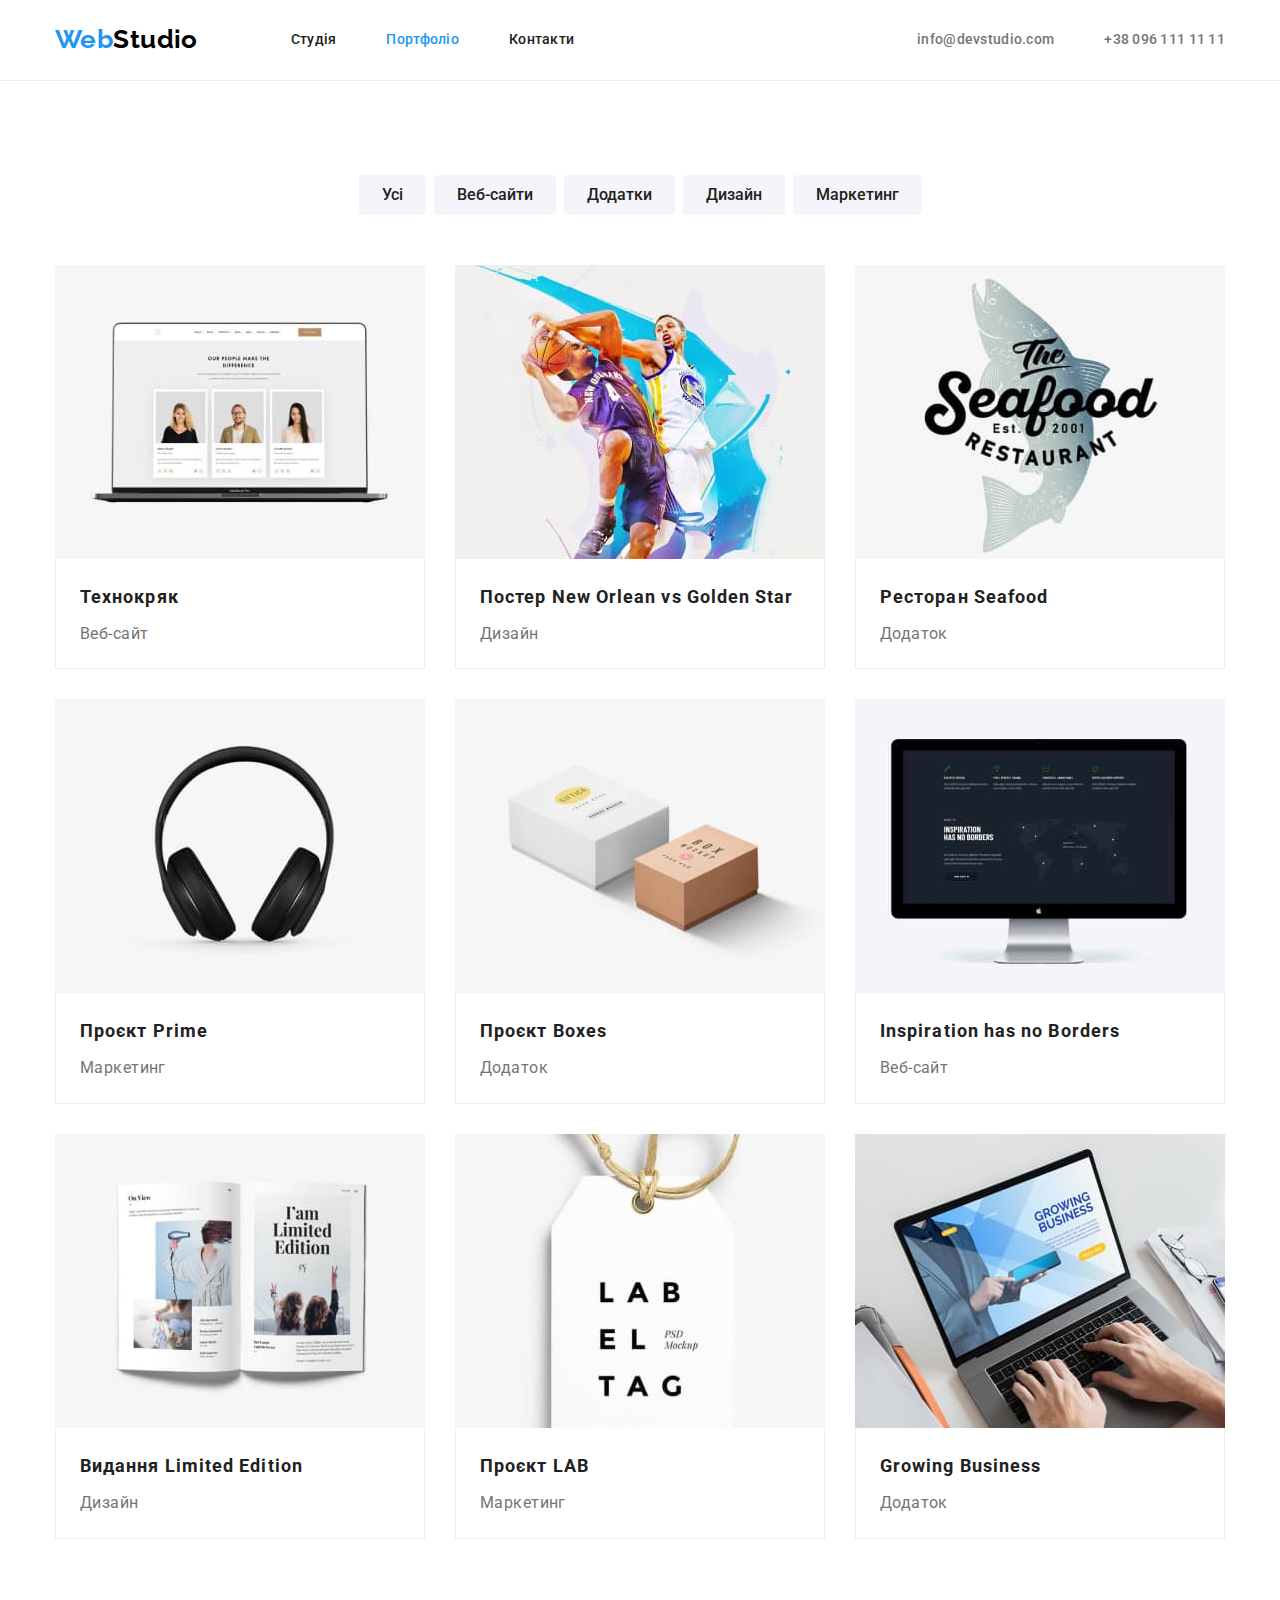
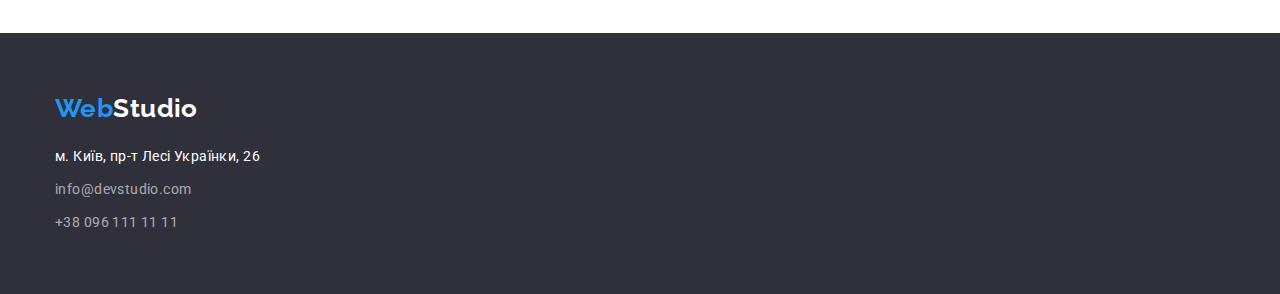
==== portfolio.html @ a89ed8db "Начата работа над ДЗ 4" ====
<!DOCTYPE html>
<html lang="uk">

<head>
  <meta charset="UTF-8" />
  <meta http-equiv="X-UA-Compatible" content="IE=edge" />
  <meta name="viewport" content="width=device-width, initial-scale=1.0" />
  <title>Портфоліо</title>
  <link rel="preconnect" href="https://fonts.googleapis.com" />
  <link rel="preconnect" href="https://fonts.gstatic.com" crossorigin />
  <link href="https://fonts.googleapis.com/css2?family=Raleway:wght@700&family=Roboto:wght@400;500;700;900&display=swap"
    rel="stylesheet" />
  <link rel="stylesheet"
    href="https://cdnjs.cloudflare.com/ajax/libs/modern-normalize/1.1.0/modern-normalize.min.css" />
  <link rel="stylesheet" href="./css/styles.css" />
</head>

<body>
  <header class="page-header">
    <!-- шапка меню-->
    <div class="container flex">
      <nav class="flex">
        <a class="logo" href="./index.html" lang="en">Web<span class="logo-header">Studio</span></a>
        <ul class="site-nav list flex">
          <li class="item">
            <a class="link accent" href="./index.html">Студія</a>
          </li>
          <li class="item">
            <a class="link accent active" href="./portfolio.html">Портфоліо</a>
          </li>
          <li class="item"><a class="link accent" href="#">Контакти</a></li>
        </ul>
      </nav>
      <!-- Контакты -->
      <ul class="contacts list flex">
        <li class="item">
          <a class="nav-contacts accent" href="mailto:info@devstudio.com">info@devstudio.com</a>
        </li>
        <li class="item">
          <a class="nav-contacts accent" href="tel:+380961111111">+38 096 111 11 11</a>
        </li>
      </ul>
    </div>
  </header>
  <main>
    <section class="section">
      <div class="container">
        <h1 class="hero-title visually-hidden">Наші Проєкти</h1>
        <!--Меню filters -->

        <ul class="buttons list flex btn-flex">
          <li class="item">
            <button class="portfolio-button" type="button">
              Усі
            </button>
          </li>
          <li class="item">
            <button class="portfolio-button" type="button">
              Веб-сайти
            </button>
          </li>
          <li class="item">
            <button class="portfolio-button" type="button">Додатки</button>
          </li>
          <li class="item">
            <button class="portfolio-button" type="button">Дизайн</button>
          </li>
          <li class="item">
            <button class="portfolio-button" type="button">
              Маркетинг
            </button>
          </li>
        </ul>


        <!-- Список проектов -->
        <!-- <div class="flex-container"> -->
        <ul class="projects list flex-container">
          <li class="project">
            <img class="img-block" src="./images/portfolio/technocrack-website.jpg" alt="Приклад веб-сайту Технокряк"
              width="370" height="294" />
            <div class="project-caption">
              <h2 class="projects-title">Технокряк</h2>
              <p class="projects-text">Веб-сайт</p>
            </div>
          </li>
          <li class="project">
            <img class="img-block" src="./images/portfolio/poster.jpg" alt="Постер New Orlean vs Golden Star"
              width="370" height="294" />
            <div class="project-caption">
              <h2 class="projects-title">
                Постер <span lang="en">New Orlean vs Golden Star</span>
              </h2>
              <p class="projects-text">Дизайн</p>
            </div>
          </li>
          <li class="project">
            <img class="img-block" src="./images/portfolio/restaurant.jpg" alt="Додаток Ресторан Seafood" width="370"
              height="294" />
            <div class="project-caption">
              <h2 class="projects-title">
                Ресторан <span lang="en">Seafood</span>
              </h2>
              <p class="projects-text">Додаток</p>
            </div>
          </li>
          <li class="project">
            <img class="img-block" src="./images/portfolio/prime-project.jpg" alt="Проєкт Prime" width="370"
              height="294" />
            <div class="project-caption">
              <h2 class="projects-title">
                Проєкт <span lang="en">Prime</span>
              </h2>
              <p class="projects-text">Маркетинг</p>
            </div>
          </li>
          <li class="project">
            <img class="img-block" src="./images/portfolio/project-boxes.jpg" alt="Проєкт Boxes" width="370"
              height="294" />
            <div class="project-caption">
              <h2 class="projects-title">
                Проєкт <span lang="en">Boxes</span>
              </h2>
              <p class="projects-text">Додаток</p>
            </div>
          </li>
          <li class="project">
            <img class="img-block" src="./images/portfolio/inspiration-has-no-borders.jpg"
              alt="Веб-сайт Inspiration has no Borders" width="370" height="294" />
            <div class="project-caption">
              <h2 class="projects-title">
                <span lang="en">Inspiration has no Borders</span>
              </h2>
              <p class="projects-text">Веб-сайт</p>
            </div>
          </li>
          <li class="project">
            <img class="img-block" src="./images/portfolio/limited-edition.jpg" alt="Видання Limited Edition"
              width="370" height="294" />
            <div class="project-caption">
              <h2 class="projects-title">
                Видання <span lang="en">Limited Edition</span>
              </h2>
              <p class="projects-text">Дизайн</p>
            </div>
          </li>
          <li class="project">
            <img class="img-block" src="./images/portfolio/lab.jpg" alt="Проєкт LAB" width="370" height="294" />
            <div class="project-caption">
              <h2 class="projects-title">Проєкт <span lang="en">LAB</span></h2>
              <p class="projects-text">Маркетинг</p>
            </div>
          </li>
          <li class="project">
            <img class="img-block" src="./images/portfolio/growing-business.jpg" alt="Додаток Growing Business"
              width="370" height="294" />
            <div class="project-caption">
              <h2 class="projects-title">
                <span lang="en">Growing Business</span>
              </h2>
              <p class="projects-text">Додаток</p>
            </div>
          </li>
        </ul>
        <!-- </div> -->
      </div>
    </section>
  </main>
  <!-- Подвал -->
  <footer class="footer">
    <div class="container">
      <a class="logo" href="./index.html" lang="en">Web<span class="logo-footer">Studio</span></a>
      <address class="address">
        <ul class="list">
          <li>
            <a class="address-link" href="https://goo.gl/maps/CPtrU1FHBa2aNyZL9" target="_blank"
              rel="noopener noreferrer nofollow">м. Київ, пр-т Лесі Українки, 26</a>
          </li>
          <li class="address-indent">
            <a class="footer-contacts accent" href="mailto:info@devstudio.com">info@devstudio.com</a>
          </li>
          <li class="address-indent">
            <a class="footer-contacts accent" href="tel:+380961111111">+38 096 111 11 11</a>
          </li>
        </ul>
      </address>
    </div>
  </footer>
</body>

</html>
---- css/styles.css ----
:root {
    --priority-text-color: #757575;
    --title-text-color: #212121;
    --accent-color: #2196F3;
    --borders-color: #ECECEC;
    --hero-footer-background: #2F303A;
    --page-background: #FFFFFF;
    --logo-header: #000000;
    --logo-footer: #FFFFFF;
    --hero: #FFFFFF;
    --team-background: #F5F4FA;
    --address-color: rgba(255, 255, 255, 0.6);
    --team-box-shadow: 0px 1px 3px rgba(0, 0, 0, 0.12),
        0px 1px 1px rgba(0, 0, 0, 0.14),
        0px 2px 1px rgba(0, 0, 0, 0.2);
    --portfolio-box-shadow: 0px 3px 1px rgba(0, 0, 0, 0.1),
        0px 1px 2px rgba(0, 0, 0, 0.08),
        0px 2px 2px rgba(0, 0, 0, 0.12);
    --project-border: #EEEEEE;
    --hero-box-shadow: 0px 4px 4px rgba(0, 0, 0, 0.15);
    --hero-button-active: #188CE8;

}

/* Подключается через modern-normalize.min.css */
/* html {
    box-sizing: border-box;
}

  *,
  *::before,
  *::after {
    box-sizing: inherit;
} */

body {
    font-family: "Roboto", sans-serif;
    font-size: 14px;
    letter-spacing: 0.03em;
    background-color: var(--page-background);
    color: var(--priority-text-color);
}

/* Утилиты */
/* Сброс верхних отступов в заголовках, тексте и списках */
h1,
h2,
h3,
p,
ul {
    margin: 0;
    padding: 0;
}

.page-header {
    border-bottom: 1px solid var(--borders-color);

}

.container {
    width: 1200px;
    margin: 0 auto;
    padding: 0 15px;
}

/* Для расположения меню по центру */
.flex-container,
.flex {
    display: flex;
    align-items: center;
}

/* Для ссылок падинги */
.link,
.nav-contacts {
    display: block;
    padding-top: 32px;
    padding-bottom: 32px;
}

/* Отступ от логотипа */
.site-nav {
    margin-left: 93px;
}


/* Ссылка-Логотип  */
.logo {
    font-family: 'Raleway';
    font-weight: 700;
    font-size: 26px;
    line-height: 1.22;
    color: var(--accent-color);
    display: inline-block;

}

/* Текст Studio */
.logo-header {
    color: var(--logo-header);
}

.logo-footer {
    color: var(--logo-footer);
}

/* Сброс точек списка */
.list,
.buttons.list,
.projects.list {
    list-style: none;
}

/* Меню навигации */
.link,
.nav-contacts {
    font-weight: 500;
    line-height: 1.14;
    letter-spacing: 0.02em;
    color: var(--title-text-color);
}

/* Отступы в новигации */
/* .site-nav .item:not(:last-child) {
margin-right: 50px;
} */
.site-nav >.item+.item,
.flex >.item+.item {
    margin-left: 50px;
}

/* Ссылки в навигации */
.logo,
.accent {
    text-decoration: none;
}

/* Цвет наведения на ссылку*/
.active,
.accent:hover,
.accent:focus {
    color: var(--accent-color);
}

.nav-contacts {
    color: var(--priority-text-color);
}

/* Выравнивание у левому краю */
.contacts {
    margin-left: auto;
}

/* Секция Герой */
.hero {
    max-width: 1600px;
    height: 600px;
    margin-left: auto;
    margin-right: auto;
    text-align: center;
    padding-top: 200px;
    padding-bottom: 200px;
    background-color: var(--hero-img-overlay);
    background-image: url(../images/icons/hero.jpg);
    background-size: cover;
    background-repeat: no-repeat;
}

.hero-title {
    width: 696px;
    margin-left: auto;
    margin-right: auto;
    margin-bottom: 30px;
    font-weight: 900;
    font-size: 44px;
    line-height: 1.36;
    letter-spacing: 0.06em;
    text-transform: uppercase;
    color: var(--hero);

}

/* Кнопка */
.hero-button {
    min-width: 216px;
    display: inline-block;
    padding: 10px 32px;
    font-weight: 700;
    font-size: 16px;
    line-height: 1.88;
    letter-spacing: 0.06em;
    color: var(--logo-footer);
    border-radius: 4px;
    background-color: var(--accent-color);
    border: 0;
    box-shadow: var(--hero-box-shadow);
    cursor: pointer;
}

.hero-button:active {
    background: var(--hero-button-active);
}

/* Секции */
.section {
    padding-top: 94px;
    padding-bottom: 94px;
}

/* Заголовки секций h2 */
.section-title {
    font-size: 36px;
    line-height: 1.16;
    text-align: center;
    color: var(--title-text-color);
    margin-bottom: 50px;
}

/* Скрытие заголовка */
.visually-hidden {
    position: absolute;
    white-space: nowrap;
    width: 1px;
    height: 1px;
    overflow: hidden;
    border: 0;
    padding: 0;
    clip: rect(0 0 0 0);
    clip-path: inset(50%);
    margin: -1px;
}

/* Особливості  сброс нижнего паддинга*/
.no-padding {
    padding-bottom: 0;
}

.no-center {
    align-items: normal;
}

/* Иконки секции Особливості */

.peculiarities-item::before {
    content: "";
    display: block;
    height: 120px;
    background-size: 70px;
    background-repeat: no-repeat;
    background-position: center;
    border-radius: 4px;
    margin-bottom: 30px;
    background-color: var(--team-background);
} 

.icon-antena::before {
    background-image: url(../images/icons/antenna.svg) ;
}
.icon-clock::before {
    background-image: url(../images/icons/clock.svg) ;
}
.icon-diagram::before {
    background-image: url(../images/icons/diagram.svg) ;
}
.icon-astronaut::before {
    background-image: url(../images/icons/astronaut.svg) ;
}

/* Заголовки h3 Секции "Особенности"*/
.peculiarities-subtitle {
    margin-bottom: 10px;
    font-size: 14px;
    line-height: 1.14;
    text-transform: uppercase;
    color: var(--title-text-color);
}

/* текст Секции "Особенности" */
.peculiarities-text {
    width: 270px;
    line-height: 1.7;
}


/* Секция Чим ми займаемося */
/* Снятие пробела у фото */
.img-block {
    display: block;
}
.alignment,
.team-list {
    justify-content: space-between;
}
/* Секция Наша команда */
.team {
    background-color: var(--team-background);
}

.team-card {
    width: 270px;
    /* height: 368px; */
    background: var(--page-background);
    box-shadow: var(--team-box-shadow);
    border-radius: 0px 0px 4px 4px;
}

.caption {
    margin-top: 30px;
    margin-bottom: 16px;
}
.team-subtitle {
    margin-bottom: 10px;
    font-weight: 500;
    font-size: 16px;
    line-height: 1.19;
    text-align: center;
    color: var(--title-text-color);
}

.team-text {
    font-size: 16px;
    line-height: 1.19;
    text-align: center;
}

/* Объединение для выравнивания */
.content {
    margin-top: 30px;
    margin-bottom: 30px;

}
/* Футер */
.footer {
    padding-top: 60px;
    padding-bottom: 60px;
    background: var(--hero-footer-background);
}
.address {
    margin-top: 20px;
}

.address-indent {
    margin-top: 9px;
}
.address-link,
.footer-contacts {
    font-style: normal;
    line-height: 1.7;
    color: var(--logo-footer);
    text-decoration: none;
}

.footer-contacts {
    color: var(--address-color);
}

/* Страница Портфолио */
/* Кнопки */
.btn-flex{
    display: flex;
    justify-content: center;
    margin-bottom: 50px;
}
.portfolio-button {
    display: inline-block;
    border: 1px solid transparent;
    border-radius: 4px;
    padding: 6px 22px;
    
    color: var(--title-text-color);
    background: var(--team-background);

    /* font-family: inherit; */
    font-weight: 500;
    font-size: 16px;
    line-height: 1.6;
    text-align: center;
    cursor: pointer;
    }

.buttons .item:not(:first-child) {
    margin-left: 8px;

}
/* Активная кнопка */
.portfolio-button.active,
.portfolio-button:hover,
portfolio-button:focus {
    padding: 6px 25px;
    color: var(--logo-footer);
    background: var(--accent-color);
    box-shadow: var(--portfolio-box-shadow);
}

/* flex-container */
.flex-container {
    flex-wrap: wrap;
    /* margin: -15px; */
   
}

.project-caption {
    padding: 20px 24px;
    border-right: 1px solid var(--project-border);
    border-left: 1px solid var(--project-border);
    border-bottom: 1px solid var(--project-border);

   
    
}
/* Заголовки h2 Проектов */
.projects-title {
    font-size: 18px;
    line-height: 2;
    letter-spacing: 0.06em;
    color: var(--title-text-color);
    margin-bottom: 4px;
}

.projects-text {
    font-size: 16px;
    line-height: 1.87;
}

.project {
    /* /* width: 370px; */
    width: calc((100% - 60px)/3);
    /* margin: 15px; */
     margin-right: 30px; 
    margin-bottom: 30px; 
    background: var(--page-background);
    /* border: 1px solid var(--project-border); */
}

/* Каждый третий */ 
.project:nth-child(3n) {
    margin-right: 0;
}

/* Последние 3 элемента */
.project:nth-last-child(-n+3) {
    margin-bottom: 0;
}
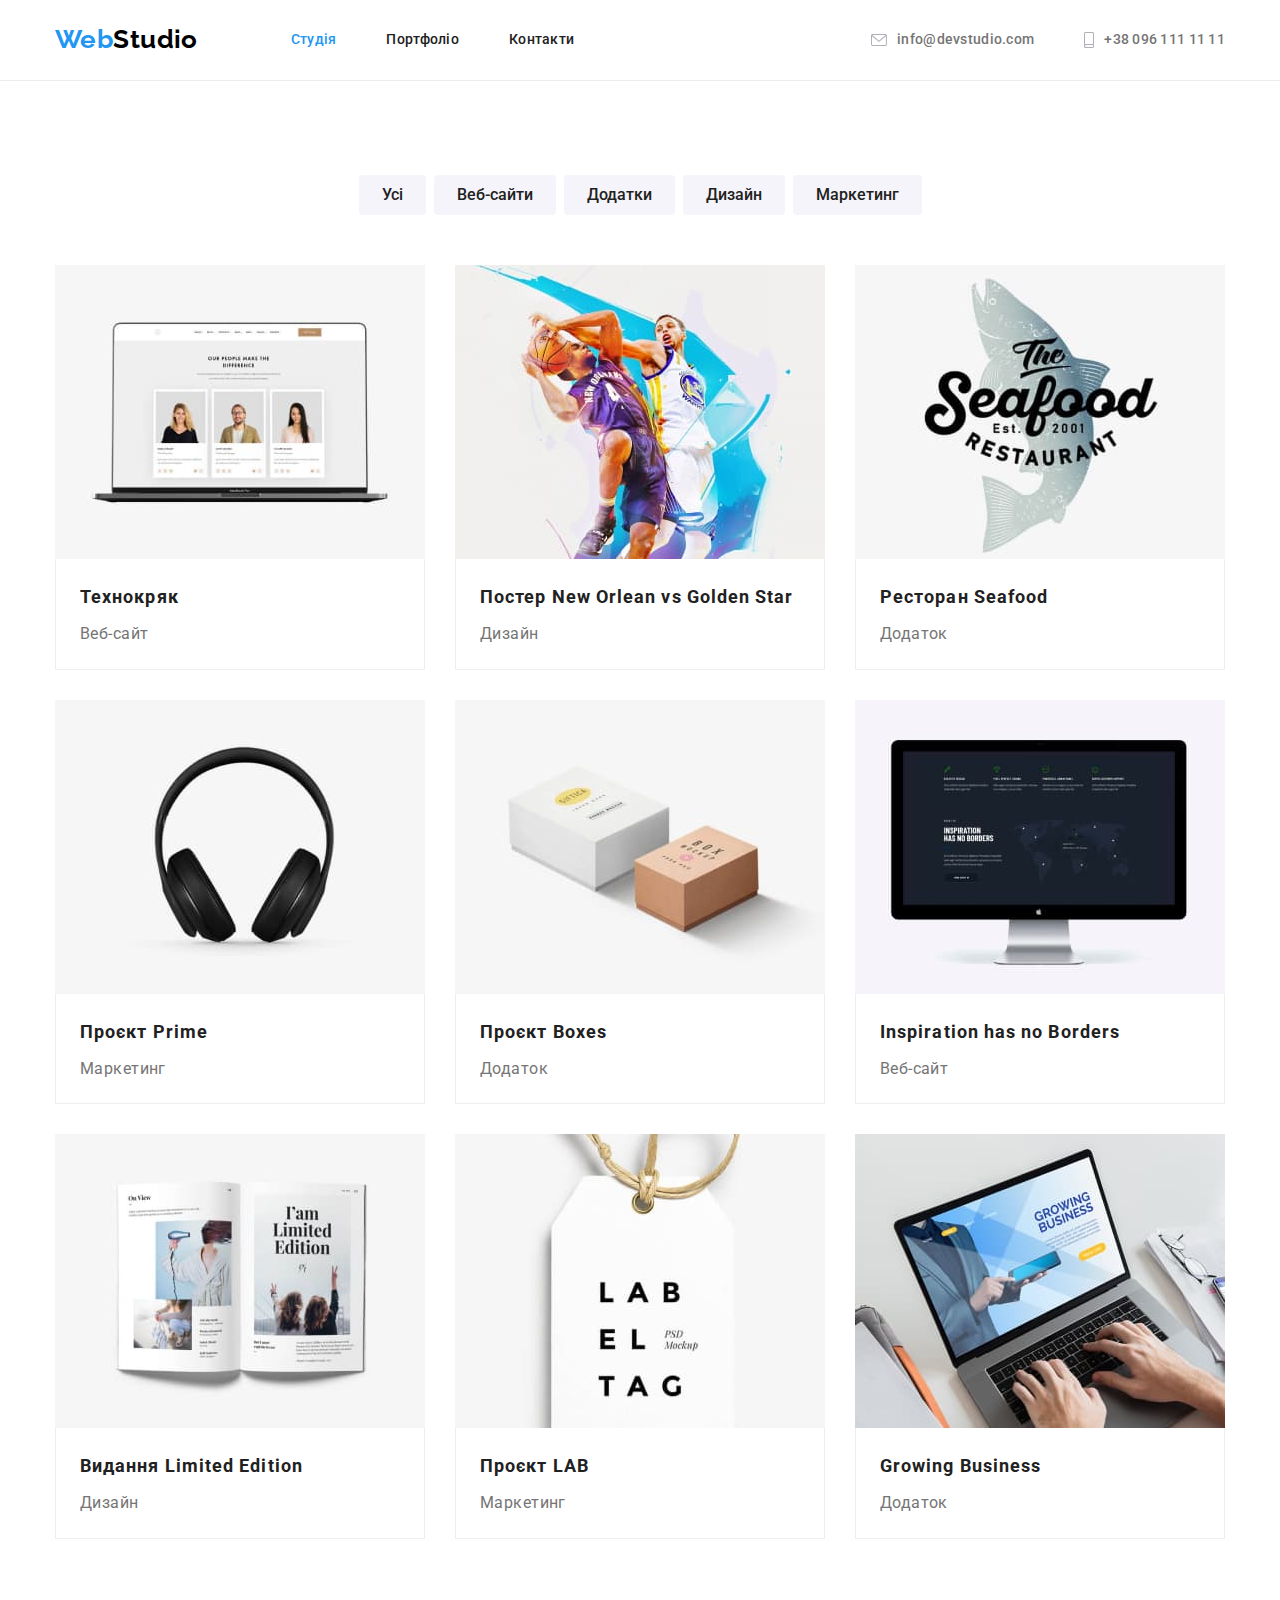
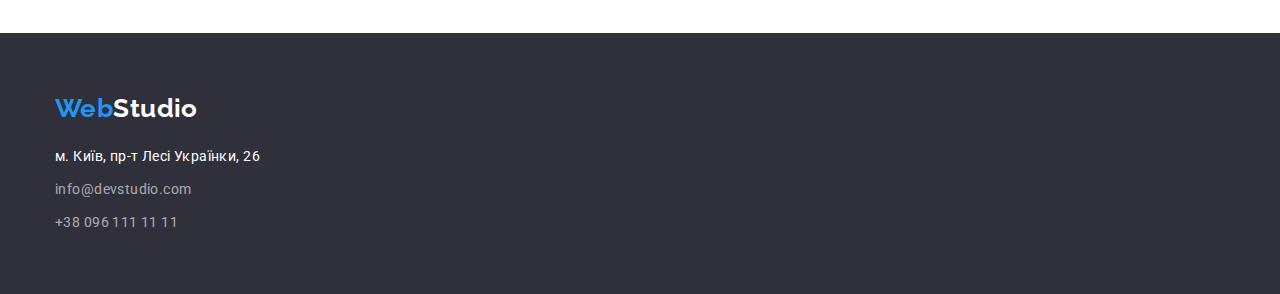
==== commit 54c4184e: "Работа над дз 4" ====
--- a/portfolio.html
+++ b/portfolio.html
@@ -20,13 +20,15 @@
     <!-- шапка меню-->
     <div class="container flex">
       <nav class="flex">
-        <a class="logo" href="./index.html" lang="en">Web<span class="logo-header">Studio</span></a>
+        <a class="logo" href="./index.html" lang="en"
+          >Web<span class="logo-header">Studio</span></a
+        >
         <ul class="site-nav list flex">
           <li class="item">
-            <a class="link accent" href="./index.html">Студія</a>
-          </li>
-          <li class="item">
-            <a class="link accent active" href="./portfolio.html">Портфоліо</a>
+            <a class="link accent active" href="./index.html">Студія</a>
+          </li>
+          <li class="item">
+            <a class="link accent" href="./portfolio.html">Портфоліо</a>
           </li>
           <li class="item"><a class="link accent" href="#">Контакти</a></li>
         </ul>
@@ -34,10 +36,26 @@
       <!-- Контакты -->
       <ul class="contacts list flex">
         <li class="item">
-          <a class="nav-contacts accent" href="mailto:info@devstudio.com">info@devstudio.com</a>
+          <a
+            class="nav-contacts accent contact-icon"
+            href="mailto:info@devstudio.com"
+          >
+            <svg class="nav-contacks-icon" width="16" height="12">
+              <use href="./images/icons/icons.svg#icon-envelope"></use>
+            </svg>
+            <span>info@devstudio.com</span>
+          </a>
         </li>
         <li class="item">
-          <a class="nav-contacts accent" href="tel:+380961111111">+38 096 111 11 11</a>
+          <a
+            class="nav-contacts accent contact-icon"
+            href="tel:+380961111111"
+          >
+            <svg class="nav-contacks-icon" width="10" height="16">
+              <use href="./images/icons/icons.svg#icon-smartphone"></use>
+            </svg>
+            <span>+38 096 111 11 11</span>
+          </a>
         </li>
       </ul>
     </div>
--- a/css/styles.css
+++ b/css/styles.css
@@ -1,25 +1,24 @@
 :root {
-    --priority-text-color: #757575;
-    --title-text-color: #212121;
-    --accent-color: #2196F3;
-    --borders-color: #ECECEC;
-    --hero-footer-background: #2F303A;
-    --page-background: #FFFFFF;
-    --logo-header: #000000;
-    --logo-footer: #FFFFFF;
-    --hero: #FFFFFF;
-    --team-background: #F5F4FA;
-    --address-color: rgba(255, 255, 255, 0.6);
-    --team-box-shadow: 0px 1px 3px rgba(0, 0, 0, 0.12),
-        0px 1px 1px rgba(0, 0, 0, 0.14),
-        0px 2px 1px rgba(0, 0, 0, 0.2);
-    --portfolio-box-shadow: 0px 3px 1px rgba(0, 0, 0, 0.1),
-        0px 1px 2px rgba(0, 0, 0, 0.08),
-        0px 2px 2px rgba(0, 0, 0, 0.12);
-    --project-border: #EEEEEE;
-    --hero-box-shadow: 0px 4px 4px rgba(0, 0, 0, 0.15);
-    --hero-button-active: #188CE8;
-
+  --priority-text-color: #757575;
+  --title-text-color: #212121;
+  --accent-color: #2196f3;
+  --borders-color: #ececec;
+  --hero-footer-background: #2f303a;
+  --page-background: #ffffff;
+  --logo-header: #000000;
+  --logo-footer: #ffffff;
+  --hero: #ffffff;
+  --team-background: #f5f4fa;
+  --address-color: rgba(255, 255, 255, 0.6);
+  --team-box-shadow: 0px 1px 3px rgba(0, 0, 0, 0.12),
+    0px 1px 1px rgba(0, 0, 0, 0.14), 0px 2px 1px rgba(0, 0, 0, 0.2);
+  --portfolio-box-shadow: 0px 3px 1px rgba(0, 0, 0, 0.1),
+    0px 1px 2px rgba(0, 0, 0, 0.08), 0px 2px 2px rgba(0, 0, 0, 0.12);
+  --project-border: #eeeeee;
+  --hero-box-shadow: 0px 4px 4px rgba(0, 0, 0, 0.15);
+  --hero-button-active: #188ce8;
+  --clients: #afb1b8;
+  --bg-img: #c4c4c4;
 }
 
 /* Подключается через modern-normalize.min.css */
@@ -34,11 +33,11 @@
 } */
 
 body {
-    font-family: "Roboto", sans-serif;
-    font-size: 14px;
-    letter-spacing: 0.03em;
-    background-color: var(--page-background);
-    color: var(--priority-text-color);
+  font-family: "Roboto", sans-serif;
+  font-size: 14px;
+  letter-spacing: 0.03em;
+  background-color: var(--page-background);
+  color: var(--priority-text-color);
 }
 
 /* Утилиты */
@@ -48,200 +47,230 @@
 h3,
 p,
 ul {
-    margin: 0;
-    padding: 0;
+  margin: 0;
+  padding: 0;
 }
 
 .page-header {
-    border-bottom: 1px solid var(--borders-color);
-
+  border-bottom: 1px solid var(--borders-color);
 }
 
 .container {
-    width: 1200px;
-    margin: 0 auto;
-    padding: 0 15px;
+  width: 1200px;
+  margin: 0 auto;
+  padding: 0 15px;
 }
 
 /* Для расположения меню по центру */
 .flex-container,
 .flex {
-    display: flex;
-    align-items: center;
+  display: flex;
+  align-items: center;
 }
 
 /* Для ссылок падинги */
 .link,
 .nav-contacts {
-    display: block;
-    padding-top: 32px;
-    padding-bottom: 32px;
+  display: block;
+  padding-top: 32px;
+  padding-bottom: 32px;
 }
 
 /* Отступ от логотипа */
 .site-nav {
-    margin-left: 93px;
-}
-
+  margin-left: 93px;
+}
 
 /* Ссылка-Логотип  */
 .logo {
-    font-family: 'Raleway';
-    font-weight: 700;
-    font-size: 26px;
-    line-height: 1.22;
-    color: var(--accent-color);
-    display: inline-block;
-
+  font-family: "Raleway";
+  font-weight: 700;
+  font-size: 26px;
+  line-height: 1.22;
+  color: var(--accent-color);
+  display: inline-block;
 }
 
 /* Текст Studio */
 .logo-header {
-    color: var(--logo-header);
+  color: var(--logo-header);
 }
 
 .logo-footer {
-    color: var(--logo-footer);
+  color: var(--logo-footer);
 }
 
 /* Сброс точек списка */
 .list,
 .buttons.list,
 .projects.list {
-    list-style: none;
+  list-style: none;
 }
 
 /* Меню навигации */
 .link,
 .nav-contacts {
-    font-weight: 500;
-    line-height: 1.14;
-    letter-spacing: 0.02em;
-    color: var(--title-text-color);
+  font-weight: 500;
+  line-height: 1.14;
+  letter-spacing: 0.02em;
+  color: var(--title-text-color);
 }
 
 /* Отступы в новигации */
 /* .site-nav .item:not(:last-child) {
 margin-right: 50px;
 } */
-.site-nav >.item+.item,
-.flex >.item+.item {
-    margin-left: 50px;
+.site-nav > .item + .item,
+.flex > .item + .item {
+  margin-left: 50px;
 }
 
 /* Ссылки в навигации */
 .logo,
 .accent {
-    text-decoration: none;
+  text-decoration: none;
 }
 
 /* Цвет наведения на ссылку*/
 .active,
 .accent:hover,
 .accent:focus {
-    color: var(--accent-color);
-}
-
-.nav-contacts {
-    color: var(--priority-text-color);
-}
-
+  color: var(--accent-color);
+}
+
+.nav-contacts,
+.nav-contacks-icon {
+  color: var(--priority-text-color);
+}
+
+/* {
+    fill: var(--priority-text-color)
+} */
+
+.contact-icon:hover .nav-contacks-icon,
+.contact-icon:focus .nav-contacks-icon {
+  fill: var(--accent-color);
+}
 /* Выравнивание у левому краю */
 .contacts {
-    margin-left: auto;
+  margin-left: auto;
+}
+
+.contact-icon {
+  display: flex;
+  align-items: center;
+  gap: 10px;
 }
 
 /* Секция Герой */
 .hero {
-    max-width: 1600px;
-    height: 600px;
-    margin-left: auto;
-    margin-right: auto;
-    text-align: center;
-    padding-top: 200px;
-    padding-bottom: 200px;
-    background-color: var(--hero-img-overlay);
-    background-image: url(../images/icons/hero.jpg);
-    background-size: cover;
-    background-repeat: no-repeat;
+  max-width: 1600px;
+  height: 600px;
+  margin-left: auto;
+  margin-right: auto;
+  text-align: center;
+  padding-top: 200px;
+  padding-bottom: 200px;
+
+  background-color: var(--bg-img);
+  background: linear-gradient(
+      to right,
+      rgba(47, 48, 58, 0.4),
+      rgba(47, 48, 58, 0.4)
+    ),
+    url(../images/icons/hero.jpg);
+  background-size: cover;
+  background-position: center;
+  background-repeat: no-repeat;
 }
 
 .hero-title {
-    width: 696px;
-    margin-left: auto;
-    margin-right: auto;
-    margin-bottom: 30px;
-    font-weight: 900;
-    font-size: 44px;
-    line-height: 1.36;
-    letter-spacing: 0.06em;
-    text-transform: uppercase;
-    color: var(--hero);
-
+  width: 696px;
+  margin-left: auto;
+  margin-right: auto;
+  margin-bottom: 30px;
+  font-weight: 900;
+  font-size: 44px;
+  line-height: 1.36;
+  letter-spacing: 0.06em;
+  text-transform: uppercase;
+  color: var(--hero);
 }
 
 /* Кнопка */
 .hero-button {
-    min-width: 216px;
-    display: inline-block;
-    padding: 10px 32px;
-    font-weight: 700;
-    font-size: 16px;
-    line-height: 1.88;
-    letter-spacing: 0.06em;
-    color: var(--logo-footer);
-    border-radius: 4px;
-    background-color: var(--accent-color);
-    border: 0;
-    box-shadow: var(--hero-box-shadow);
-    cursor: pointer;
+  min-width: 216px;
+  display: inline-block;
+  padding: 10px 32px;
+  font-weight: 700;
+  font-size: 16px;
+  line-height: 1.88;
+  letter-spacing: 0.06em;
+  color: var(--logo-footer);
+  border-radius: 4px;
+  background-color: var(--accent-color);
+  border: 0;
+  box-shadow: var(--hero-box-shadow);
+  cursor: pointer;
 }
 
 .hero-button:active {
-    background: var(--hero-button-active);
+  background: var(--hero-button-active);
 }
 
 /* Секции */
 .section {
-    padding-top: 94px;
-    padding-bottom: 94px;
+  padding-top: 94px;
+  padding-bottom: 94px;
 }
 
 /* Заголовки секций h2 */
 .section-title {
-    font-size: 36px;
-    line-height: 1.16;
-    text-align: center;
-    color: var(--title-text-color);
-    margin-bottom: 50px;
+  font-size: 36px;
+  line-height: 1.16;
+  text-align: center;
+  color: var(--title-text-color);
+  margin-bottom: 50px;
 }
 
 /* Скрытие заголовка */
 .visually-hidden {
-    position: absolute;
-    white-space: nowrap;
-    width: 1px;
-    height: 1px;
-    overflow: hidden;
-    border: 0;
-    padding: 0;
-    clip: rect(0 0 0 0);
-    clip-path: inset(50%);
-    margin: -1px;
+  position: absolute;
+  white-space: nowrap;
+  width: 1px;
+  height: 1px;
+  overflow: hidden;
+  border: 0;
+  padding: 0;
+  clip: rect(0 0 0 0);
+  clip-path: inset(50%);
+  margin: -1px;
 }
 
 /* Особливості  сброс нижнего паддинга*/
 .no-padding {
-    padding-bottom: 0;
+  padding-bottom: 0;
 }
 
 .no-center {
-    align-items: normal;
-}
-
-/* Иконки секции Особливості */
-
-.peculiarities-item::before {
+  align-items: normal;
+}
+
+/* Иконки секции Особливості через SVG*/
+
+.peculiarities-icon {
+  display: flex;
+  justify-content: center;
+  align-items: center;
+  height: 120px;
+  border-radius: 4px;
+  margin-bottom: 30px;
+  background-color: var(--team-background);
+}
+
+/* Иконки секции Особливості через ::before */
+/* Дать ли peculiarities-item icon-clock */
+/* .peculiarities-item::before {
     content: "";
     display: block;
     height: 120px;
@@ -264,181 +293,288 @@
 }
 .icon-astronaut::before {
     background-image: url(../images/icons/astronaut.svg) ;
-}
+} */
 
 /* Заголовки h3 Секции "Особенности"*/
 .peculiarities-subtitle {
-    margin-bottom: 10px;
-    font-size: 14px;
-    line-height: 1.14;
-    text-transform: uppercase;
-    color: var(--title-text-color);
+  margin-bottom: 10px;
+  font-size: 14px;
+  line-height: 1.14;
+  text-transform: uppercase;
+  color: var(--title-text-color);
 }
 
 /* текст Секции "Особенности" */
 .peculiarities-text {
-    width: 270px;
-    line-height: 1.7;
-}
-
+  width: 270px;
+  line-height: 1.7;
+}
 
 /* Секция Чим ми займаемося */
 /* Снятие пробела у фото */
 .img-block {
-    display: block;
+  display: block;
 }
 .alignment,
-.team-list {
-    justify-content: space-between;
+.team-list,
+.clients-list {
+  justify-content: space-between;
 }
 /* Секция Наша команда */
 .team {
-    background-color: var(--team-background);
+  background-color: var(--team-background);
 }
 
 .team-card {
-    width: 270px;
-    /* height: 368px; */
-    background: var(--page-background);
-    box-shadow: var(--team-box-shadow);
-    border-radius: 0px 0px 4px 4px;
+  width: 270px;
+  /* height: 368px; */
+  background: var(--page-background);
+  box-shadow: var(--team-box-shadow);
+  border-radius: 0px 0px 4px 4px;
 }
 
 .caption {
-    margin-top: 30px;
-    margin-bottom: 16px;
+  padding-top: 30px;
+  padding-bottom: 30px;
 }
 .team-subtitle {
-    margin-bottom: 10px;
-    font-weight: 500;
-    font-size: 16px;
-    line-height: 1.19;
-    text-align: center;
-    color: var(--title-text-color);
+  margin-bottom: 10px;
+  font-weight: 500;
+  font-size: 16px;
+  line-height: 1.19;
+  text-align: center;
+  color: var(--title-text-color);
 }
 
 .team-text {
-    font-size: 16px;
-    line-height: 1.19;
-    text-align: center;
-}
-
+  font-size: 16px;
+  line-height: 1.19;
+  text-align: center;
+  margin-bottom: 16px;
+}
+
+.team-card-social-link {
+  justify-content: center;
+}
 /* Объединение для выравнивания */
 .content {
-    margin-top: 30px;
-    margin-bottom: 30px;
-
-}
+  margin-top: 30px;
+  margin-bottom: 30px;
+}
+
+/* Соцсети  Наша команда*/
+.team-link,
+.footer-social-link {
+  width: 44px;
+  height: 44px;
+  display: flex;
+  justify-content: center;
+  align-items: center;
+  border-radius: 50%;
+}
+
+.team-link {
+  border: 1px solid var(--page-background);
+}
+
+.footer-social-link {
+  background-color: rgba(255, 255, 255, 0.1);
+}
+.footer-social-link:hover {
+  background-color: var(--accent-color);
+}
+.team-link:hover,
+.team-link:focus {
+  background-color: var(--accent-color);
+}
+
+.social-link {
+  fill: var(--clients);
+}
+.social-link:hover,
+.social-link:focus {
+  fill: var(--logo-footer);
+}
+.team-link:hover .social-link,
+.team-link:focus .social-link {
+  fill: var(--logo-footer);
+}
+
+/* Секция Постійні клієнти */
+
+/* li */
+.clients-card {
+  display: flex;
+  justify-content: center;
+  align-items: center;
+  width: 170px;
+  height: 92px;
+  border: 1px solid var(--clients);
+  border-radius: 4px;
+}
+
+.clients-card:hover,
+.clients-card:focus {
+  border: 1px solid var(--accent-color);
+}
+
+/* Секция Наша команда svg без ховера */
+.contact-icon,
+.card-accent-icon,
+.card-accent-icon {
+  fill: var(--clients);
+}
+
+.card-accent:hover,
+.card-accent-icon:hover,
+.card-accent-icon:focus {
+  fill: var(--accent-color);
+}
+.clients-card:hover .card-accent-icon,
+.clients-card:focus .card-accent-icon {
+  fill: var(--accent-color);
+}
+
 /* Футер */
 .footer {
-    padding-top: 60px;
-    padding-bottom: 60px;
-    background: var(--hero-footer-background);
+  padding-top: 60px;
+  padding-bottom: 60px;
+  background: var(--hero-footer-background);
 }
 .address {
-    margin-top: 20px;
+  margin-top: 20px;
 }
 
 .address-indent {
-    margin-top: 9px;
+  margin-top: 9px;
 }
 .address-link,
 .footer-contacts {
-    font-style: normal;
-    line-height: 1.7;
-    color: var(--logo-footer);
-    text-decoration: none;
+  font-style: normal;
+  line-height: 1.7;
+  color: var(--logo-footer);
+  text-decoration: none;
 }
 
 .footer-contacts {
-    color: var(--address-color);
-}
-
+  color: var(--address-color);
+}
+
+/* Приєднуйтесь */
+
+.footer-social-text {
+  font-weight: 700;
+  line-height: calc(16 / 14);
+  text-transform: uppercase;
+  color: var(--hero);
+
+  margin-bottom: 20px;
+}
+
+.svg-social-link {
+  fill: var(--logo-footer);
+}
+
+.team-link:hover .team-link:focus {
+  fill: var(--logo-footer);
+}
 /* Страница Портфолио */
 /* Кнопки */
-.btn-flex{
-    display: flex;
-    justify-content: center;
-    margin-bottom: 50px;
+.btn-flex {
+  display: flex;
+  justify-content: center;
+  margin-bottom: 50px;
 }
 .portfolio-button {
-    display: inline-block;
-    border: 1px solid transparent;
-    border-radius: 4px;
-    padding: 6px 22px;
-    
-    color: var(--title-text-color);
-    background: var(--team-background);
-
-    /* font-family: inherit; */
-    font-weight: 500;
-    font-size: 16px;
-    line-height: 1.6;
-    text-align: center;
-    cursor: pointer;
-    }
+  display: inline-block;
+  border: 1px solid transparent;
+  border-radius: 4px;
+  padding: 6px 22px;
+
+  color: var(--title-text-color);
+  background: var(--team-background);
+
+  /* font-family: inherit; */
+  font-weight: 500;
+  font-size: 16px;
+  line-height: 1.6;
+  text-align: center;
+  cursor: pointer;
+}
 
 .buttons .item:not(:first-child) {
-    margin-left: 8px;
-
+  margin-left: 8px;
 }
 /* Активная кнопка */
 .portfolio-button.active,
 .portfolio-button:hover,
 portfolio-button:focus {
+  /* padding: 6px 25px; */
+  color: var(--logo-footer);
+  background: var(--accent-color);
+  box-shadow: var(--portfolio-box-shadow);
+}
+
+/* .portfolio-button.active {
+
     padding: 6px 25px;
     color: var(--logo-footer);
     background: var(--accent-color);
     box-shadow: var(--portfolio-box-shadow);
-}
-
+} */
 /* flex-container */
 .flex-container {
-    flex-wrap: wrap;
-    /* margin: -15px; */
-   
+  flex-wrap: wrap;
+  /* margin: -15px; */
 }
 
 .project-caption {
-    padding: 20px 24px;
-    border-right: 1px solid var(--project-border);
-    border-left: 1px solid var(--project-border);
-    border-bottom: 1px solid var(--project-border);
-
-   
-    
+  padding: 20px 24px;
+  border-right: 1px solid var(--project-border);
+  border-left: 1px solid var(--project-border);
+  border-bottom: 1px solid var(--project-border);
 }
 /* Заголовки h2 Проектов */
 .projects-title {
-    font-size: 18px;
-    line-height: 2;
-    letter-spacing: 0.06em;
-    color: var(--title-text-color);
-    margin-bottom: 4px;
+  font-size: 18px;
+  line-height: 2;
+  letter-spacing: 0.06em;
+  color: var(--title-text-color);
+  margin-bottom: 4px;
 }
 
 .projects-text {
-    font-size: 16px;
-    line-height: 1.87;
+  font-size: 16px;
+  line-height: 1.87;
 }
 
 .project {
-    /* /* width: 370px; */
-    width: calc((100% - 60px)/3);
-    /* margin: 15px; */
-     margin-right: 30px; 
-    margin-bottom: 30px; 
-    background: var(--page-background);
-    /* border: 1px solid var(--project-border); */
-}
-
-/* Каждый третий */ 
+  width: calc((100% - 60px) / 3);
+  margin-right: 30px;
+  margin-bottom: 30px;
+  background: var(--page-background);
+  /* border: 1px solid var(--project-border); */
+}
+
+.project:hover,
+.project:focus {
+  border: 1px solid #eeeeee;
+  box-shadow: 0px 1px 1px rgba(0, 0, 0, 0.12),
+              0px 4px 4px rgba(0, 0, 0, 0.06),
+              1px 4px 6px rgba(0, 0, 0, 0.16);
+}
+
+/* Каждый третий */
 .project:nth-child(3n) {
-    margin-right: 0;
+  margin-right: 0;
 }
 
 /* Последние 3 элемента */
-.project:nth-last-child(-n+3) {
-    margin-bottom: 0;
-} 
-
+.project:nth-last-child(-n + 3) {
+  margin-bottom: 0;
+}
+
+.team-card-social-list,
+.footer-social-list {
+  justify-content: center;
+}
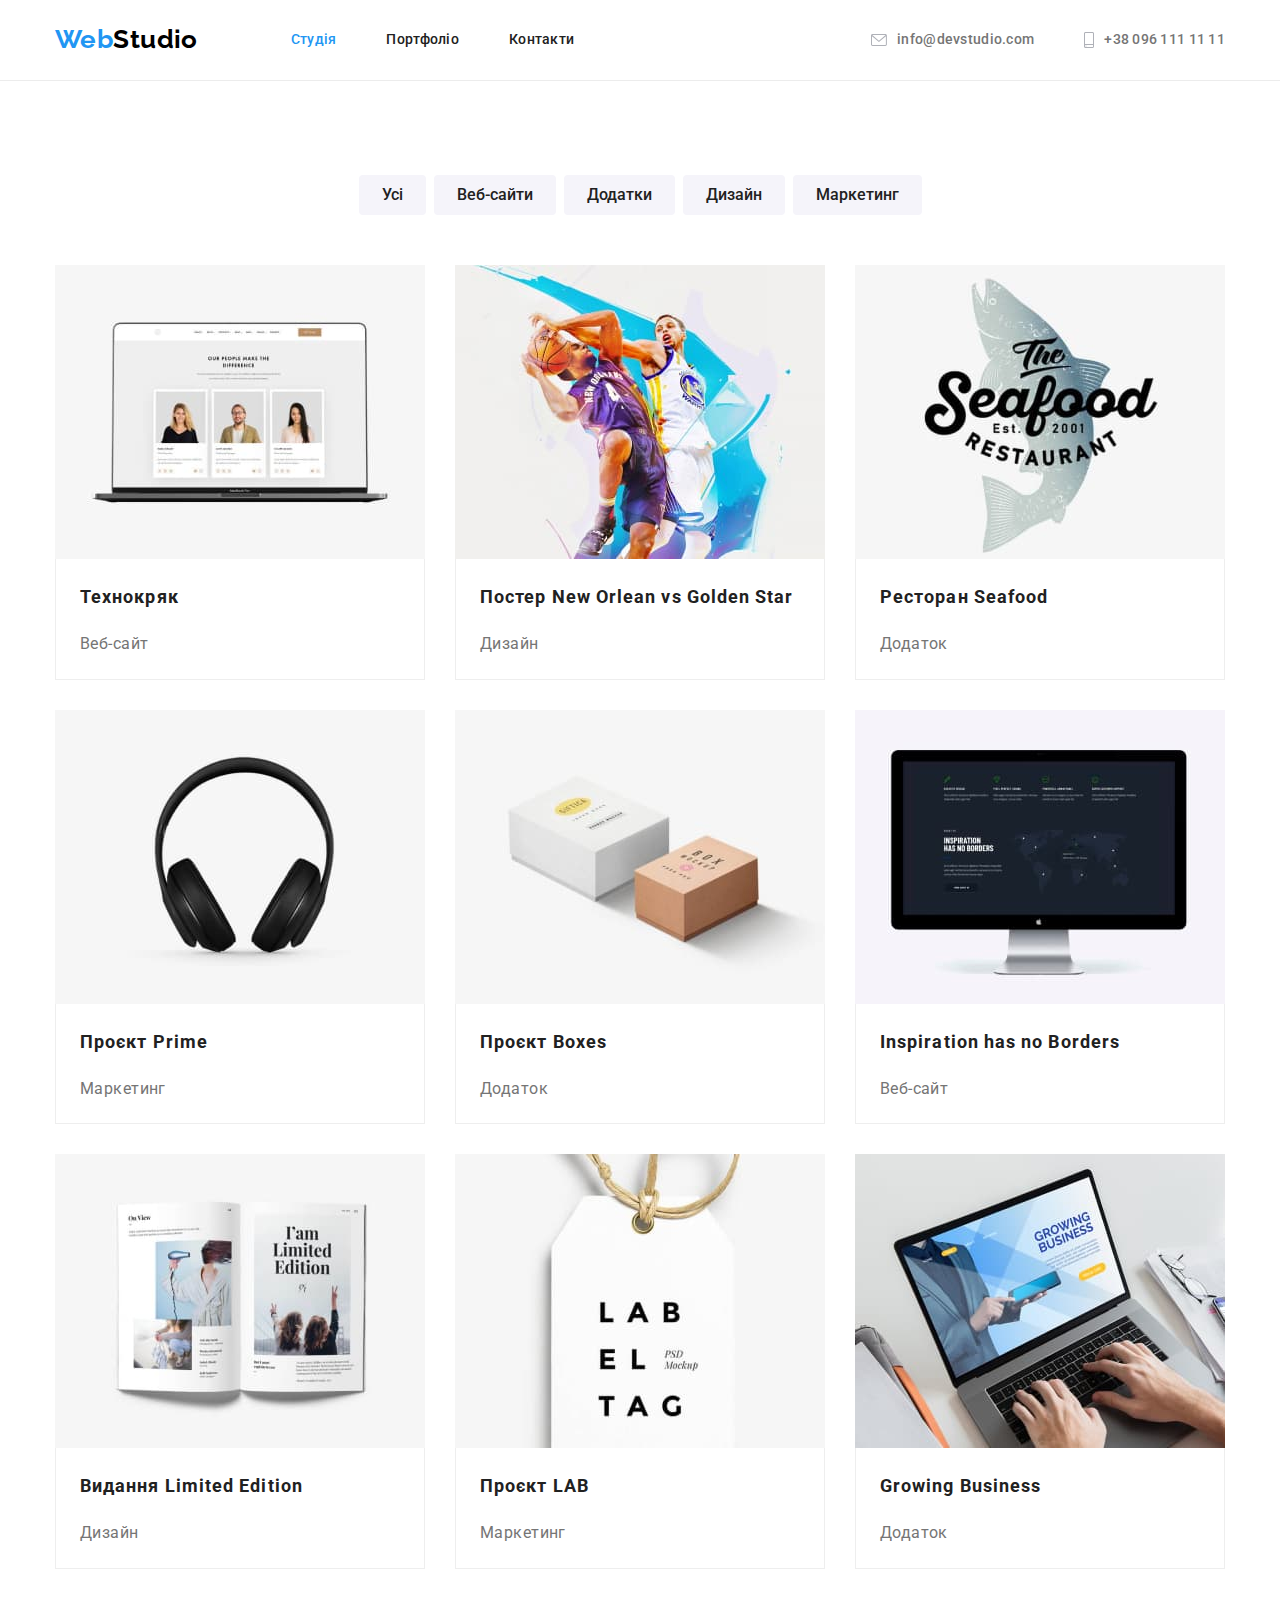
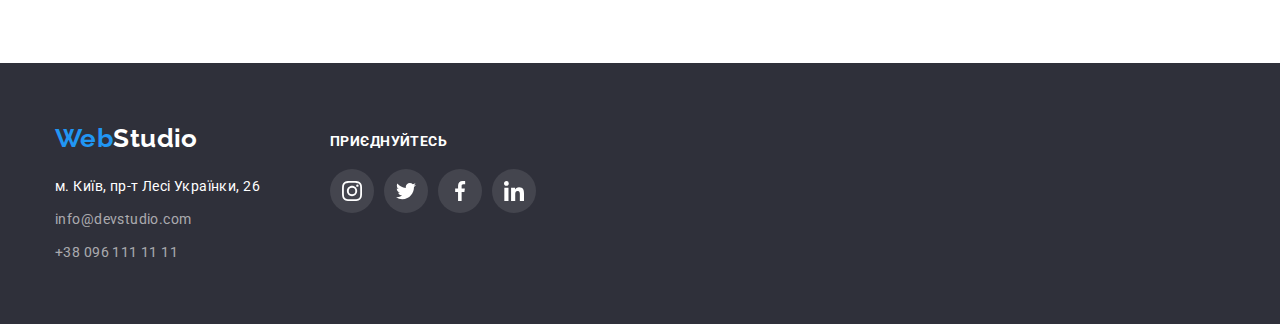
==== commit 5e967ad8: "ДЗ 4, на проверку" ====
--- a/portfolio.html
+++ b/portfolio.html
@@ -187,21 +187,62 @@
   <!-- Подвал -->
   <footer class="footer">
     <div class="container">
-      <a class="logo" href="./index.html" lang="en">Web<span class="logo-footer">Studio</span></a>
-      <address class="address">
-        <ul class="list">
-          <li>
-            <a class="address-link" href="https://goo.gl/maps/CPtrU1FHBa2aNyZL9" target="_blank"
-              rel="noopener noreferrer nofollow">м. Київ, пр-т Лесі Українки, 26</a>
-          </li>
-          <li class="address-indent">
-            <a class="footer-contacts accent" href="mailto:info@devstudio.com">info@devstudio.com</a>
-          </li>
-          <li class="address-indent">
-            <a class="footer-contacts accent" href="tel:+380961111111">+38 096 111 11 11</a>
-          </li>
-        </ul>
-      </address>
+        <div>
+          <a class="logo" href="./index.html" lang="en">Web<span class="logo-footer">Studio</span></a>
+          <address class="address">
+            <ul class="list">
+              <li>
+                <a class="address-link" href="https://goo.gl/maps/CPtrU1FHBa2aNyZL9" target="_blank"
+                  rel="noopener noreferrer nofollow">м. Київ, пр-т Лесі Українки, 26</a>
+              </li>
+              <li class="address-indent">
+                <a class="footer-contacts accent" href="mailto:info@devstudio.com">info@devstudio.com</a>
+              </li>
+              <li class="address-indent">
+                <a class="footer-contacts accent" href="tel:+380961111111">+38 096 111 11 11</a>
+              </li>
+            </ul>
+        
+          </address>
+        </div>
+    
+
+      <!-- Приєднуйтесь -->
+
+      <div class="footer-social caption">
+        <p class="footer-social-text">Приєднуйтесь</p>
+
+        <ul class="footer-social-list list flex">
+          <li class="footer-social-list list">
+            <a class="footer-social-link" href="" aria-label="Instagram Link">
+              <svg class="svg-social-link" width="20" height="20">
+                <use href="./images/icons/icons.svg#icon-instagram"></use>
+              </svg>
+            </a>
+          </li>
+          <li class="list">
+            <a class="footer-social-link" href="" aria-label="Twitter Link">
+              <svg class="svg-social-link" width="20" height="20">
+                <use href="./images/icons/icons.svg#icon-twitter"></use>
+              </svg>
+            </a>
+          </li>
+          <li class="footer-social-list list">
+            <a class="footer-social-link" href="" aria-label="Facebook Link">
+              <svg class="svg-social-link" width="20" height="20">
+                <use href="./images/icons/icons.svg#icon-facebook"></use>
+              </svg>
+            </a>
+          </li>
+          <li class="list">
+            <a class="footer-social-link" href="" aria-label="Linkedin Link">
+              <svg class="svg-social-link" width="20" height="20">
+                <use href="./images/icons/icons.svg#icon-linkedin"></use>
+              </svg>
+            </a>
+          </li>
+        </ul>
+      </div>
     </div>
   </footer>
 </body>
--- a/css/styles.css
+++ b/css/styles.css
@@ -333,10 +333,10 @@
   border-radius: 0px 0px 4px 4px;
 }
 
-.caption {
+/* .caption {
   padding-top: 30px;
   padding-bottom: 30px;
-}
+} */
 .team-subtitle {
   margin-bottom: 10px;
   font-weight: 500;
@@ -469,6 +469,7 @@
   color: var(--hero);
 
   margin-bottom: 20px;
+  padding-top: 10px;
 }
 
 .svg-social-link {
@@ -546,6 +547,7 @@
 .projects-text {
   font-size: 16px;
   line-height: 1.87;
+  padding-top: 10px;
 }
 
 .project {
@@ -578,3 +580,13 @@
 .footer-social-list {
   justify-content: center;
 }
+
+.footer .container {
+  display: flex;
+  justify-content: left;
+  gap: 70px;
+}
+
+.footer-social-list  {
+  gap: 10px;
+}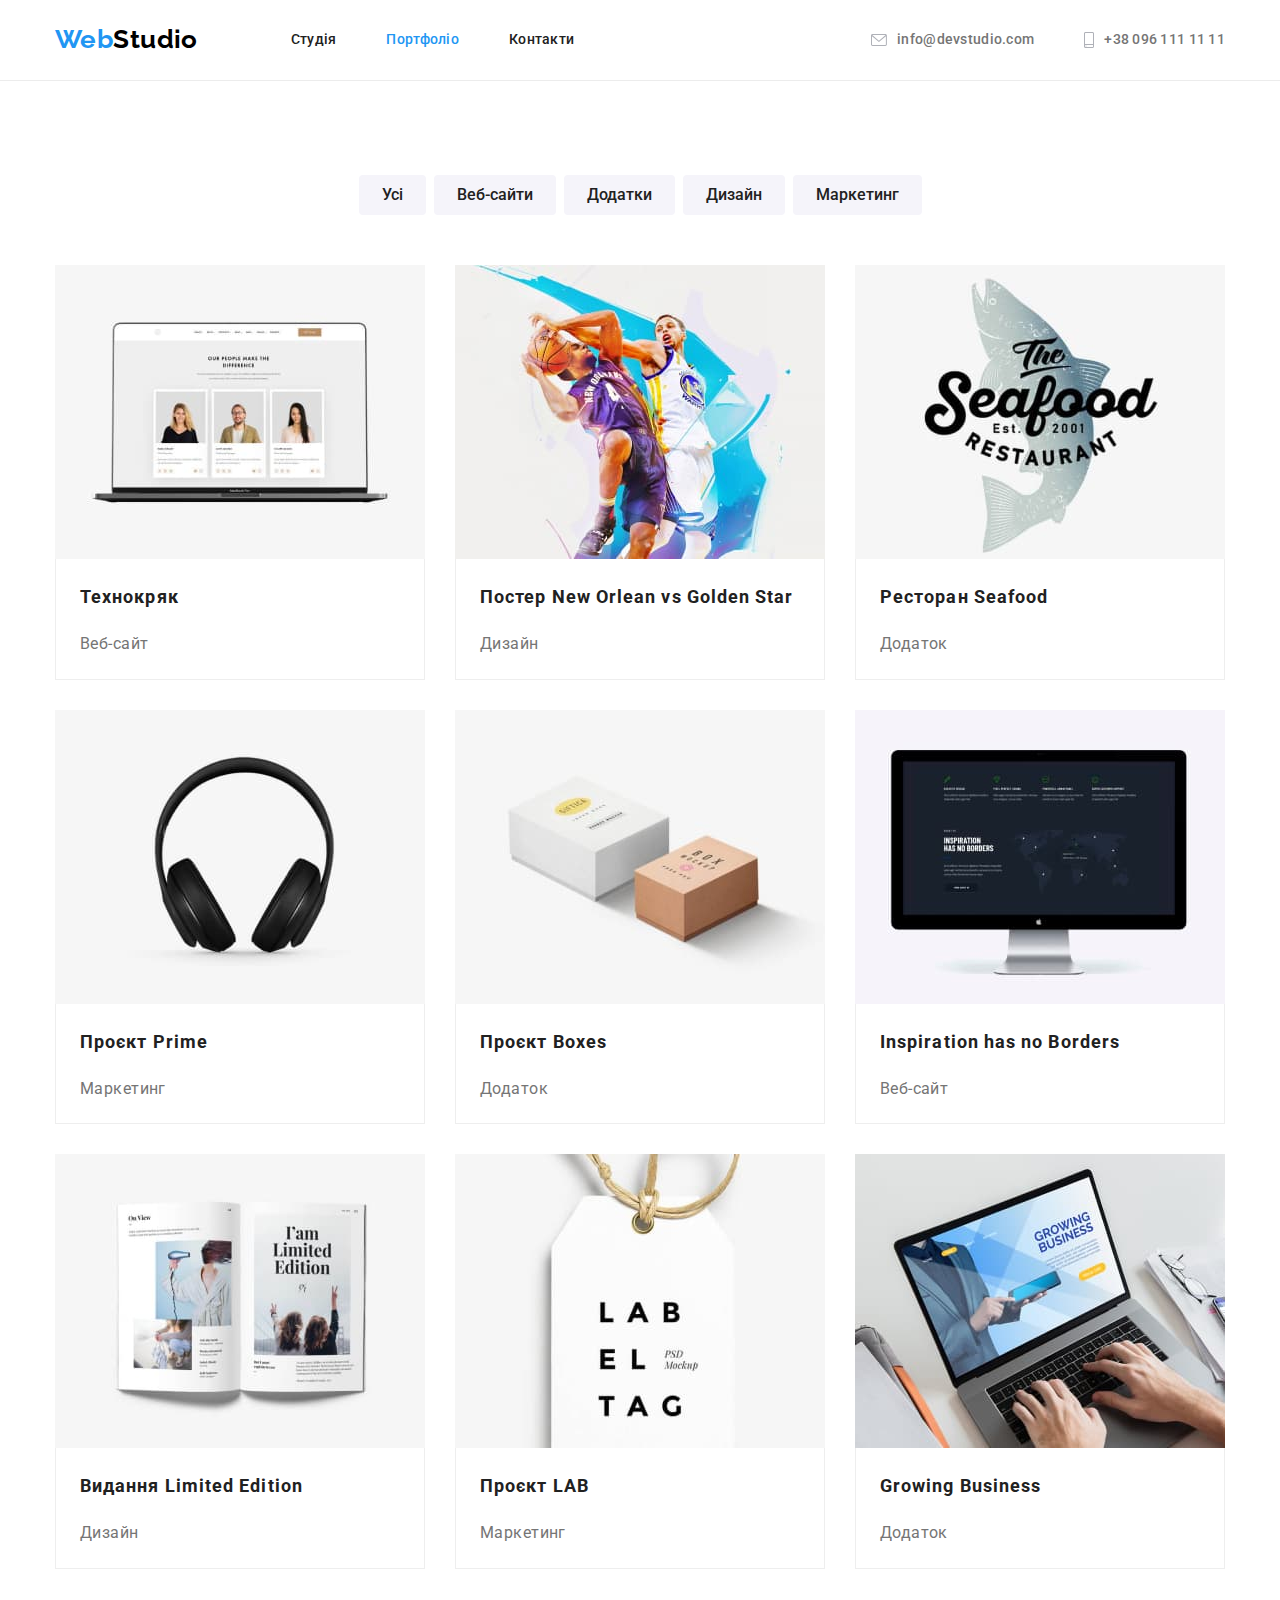
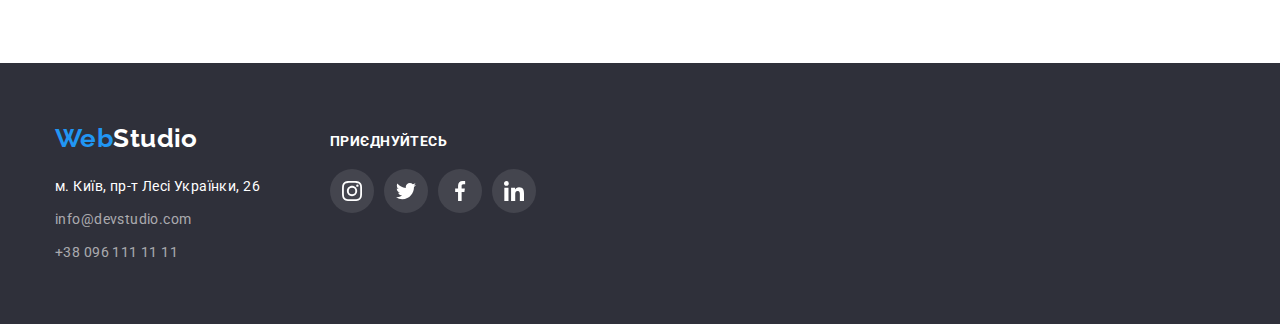
==== commit 2ee8e76d: "дз 4 на проверку" ====
--- a/portfolio.html
+++ b/portfolio.html
@@ -25,10 +25,10 @@
         >
         <ul class="site-nav list flex">
           <li class="item">
-            <a class="link accent active" href="./index.html">Студія</a>
-          </li>
-          <li class="item">
-            <a class="link accent" href="./portfolio.html">Портфоліо</a>
+            <a class="link accent" href="./index.html">Студія</a>
+          </li>
+          <li class="item">
+            <a class="link accent active" href="./portfolio.html">Портфоліо</a>
           </li>
           <li class="item"><a class="link accent" href="#">Контакти</a></li>
         </ul>
